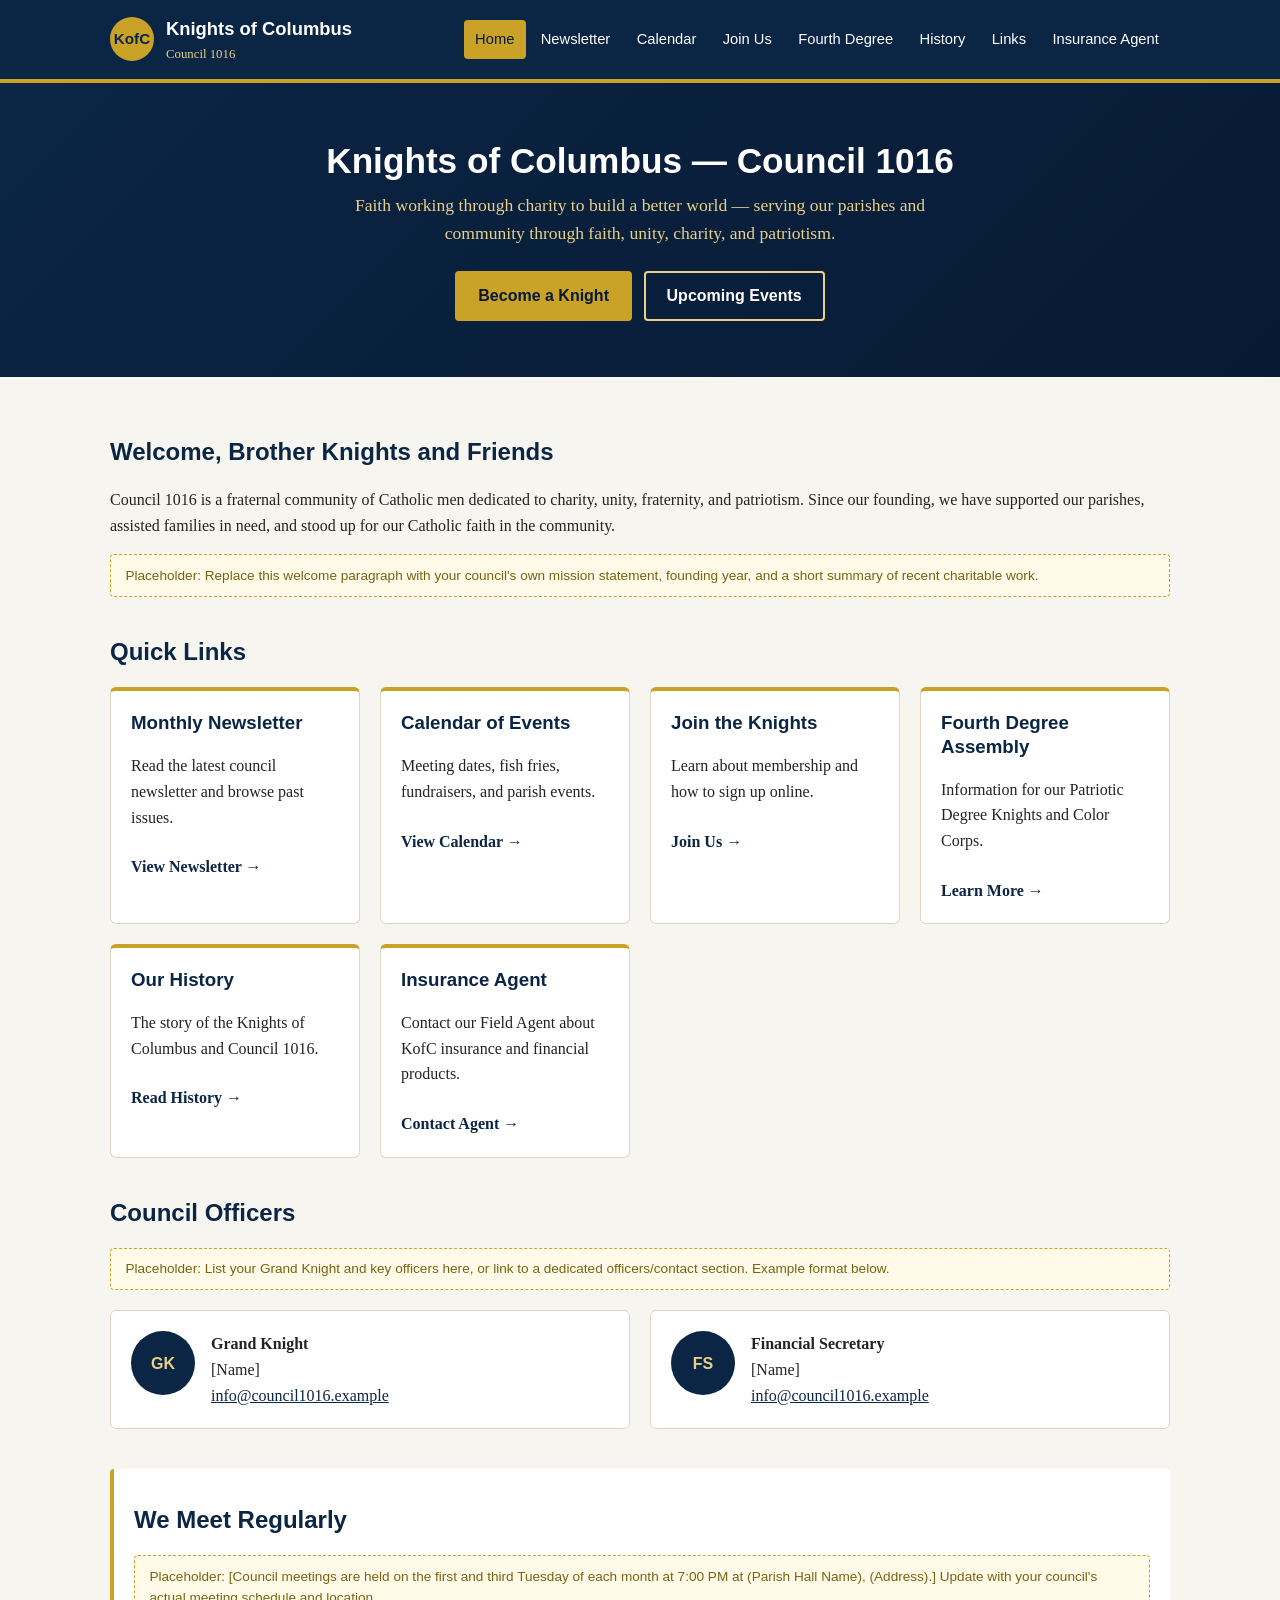
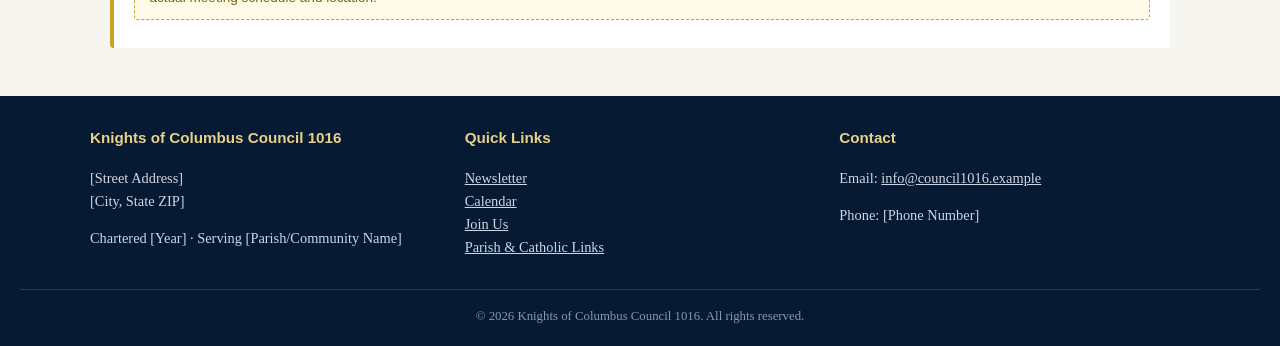
==== index.html @ 77d49723 "Build Knights of Columbus Council 1016 website Static HTML/CSS/JS site ready for GoDaddy hosting upl" ====
<!DOCTYPE html>
<html lang="en">
<head>
<meta charset="UTF-8">
<meta name="viewport" content="width=device-width, initial-scale=1.0">
<title>Knights of Columbus Council 1016</title>
<meta name="description" content="Official website of Knights of Columbus Council 1016 — newsletter, calendar of events, membership information, and resources.">
<link rel="stylesheet" href="assets/css/style.css">
</head>
<body>

<header class="site-header">
  <div class="header-inner">
    <a class="brand" href="index.html">
      <span class="brand-emblem">KofC</span>
      <span class="brand-text">
        <span class="brand-name">Knights of Columbus</span>
        <span class="brand-sub">Council 1016</span>
      </span>
    </a>
    <button class="nav-toggle" aria-label="Toggle navigation" aria-expanded="false">&#9776; Menu</button>
    <nav class="site-nav" aria-label="Primary">
      <ul>
        <li><a href="index.html" aria-current="page">Home</a></li>
        <li><a href="newsletter.html">Newsletter</a></li>
        <li><a href="calendar.html">Calendar</a></li>
        <li><a href="join.html">Join Us</a></li>
        <li><a href="fourth-degree.html">Fourth Degree</a></li>
        <li><a href="history.html">History</a></li>
        <li><a href="links.html">Links</a></li>
        <li><a href="insurance.html">Insurance Agent</a></li>
      </ul>
    </nav>
  </div>
</header>

<div class="hero">
  <h1>Knights of Columbus &mdash; Council 1016</h1>
  <p>Faith working through charity to build a better world &mdash; serving our parishes and community through faith, unity, charity, and patriotism.</p>
  <div class="cta-row">
    <a class="btn btn-gold" href="join.html">Become a Knight</a>
    <a class="btn btn-outline" href="calendar.html">Upcoming Events</a>
  </div>
</div>

<main>
  <div class="container">

    <section>
      <h2>Welcome, Brother Knights and Friends</h2>
      <p>
        Council 1016 is a fraternal community of Catholic men dedicated to charity, unity,
        fraternity, and patriotism. Since our founding, we have supported our parishes,
        assisted families in need, and stood up for our Catholic faith in the community.
      </p>
      <div class="placeholder">
        Placeholder: Replace this welcome paragraph with your council's own mission statement,
        founding year, and a short summary of recent charitable work.
      </div>
    </section>

    <section>
      <h2>Quick Links</h2>
      <div class="card-grid">
        <div class="card">
          <h3>Monthly Newsletter</h3>
          <p>Read the latest council newsletter and browse past issues.</p>
          <a class="card-link" href="newsletter.html">View Newsletter &rarr;</a>
        </div>
        <div class="card">
          <h3>Calendar of Events</h3>
          <p>Meeting dates, fish fries, fundraisers, and parish events.</p>
          <a class="card-link" href="calendar.html">View Calendar &rarr;</a>
        </div>
        <div class="card">
          <h3>Join the Knights</h3>
          <p>Learn about membership and how to sign up online.</p>
          <a class="card-link" href="join.html">Join Us &rarr;</a>
        </div>
        <div class="card">
          <h3>Fourth Degree Assembly</h3>
          <p>Information for our Patriotic Degree Knights and Color Corps.</p>
          <a class="card-link" href="fourth-degree.html">Learn More &rarr;</a>
        </div>
        <div class="card">
          <h3>Our History</h3>
          <p>The story of the Knights of Columbus and Council 1016.</p>
          <a class="card-link" href="history.html">Read History &rarr;</a>
        </div>
        <div class="card">
          <h3>Insurance Agent</h3>
          <p>Contact our Field Agent about KofC insurance and financial products.</p>
          <a class="card-link" href="insurance.html">Contact Agent &rarr;</a>
        </div>
      </div>
    </section>

    <section>
      <h2>Council Officers</h2>
      <p class="placeholder">
        Placeholder: List your Grand Knight and key officers here, or link to a dedicated
        officers/contact section. Example format below.
      </p>
      <div class="card-grid">
        <div class="person-card">
          <div class="avatar">GK</div>
          <div>
            <strong>Grand Knight</strong>
            <div>[Name]</div>
            <div><a href="mailto:info@council1016.example">info@council1016.example</a></div>
          </div>
        </div>
        <div class="person-card">
          <div class="avatar">FS</div>
          <div>
            <strong>Financial Secretary</strong>
            <div>[Name]</div>
            <div><a href="mailto:info@council1016.example">info@council1016.example</a></div>
          </div>
        </div>
      </div>
    </section>

    <section class="callout">
      <h2>We Meet Regularly</h2>
      <p class="placeholder">
        Placeholder: [Council meetings are held on the first and third Tuesday of each month
        at 7:00 PM at (Parish Hall Name), (Address).] Update with your council's actual
        meeting schedule and location.
      </p>
    </section>

  </div>
</main>

<footer class="site-footer">
  <div class="footer-grid">
    <div>
      <h4>Knights of Columbus Council 1016</h4>
      <p>[Street Address]<br>[City, State ZIP]</p>
      <p>Chartered [Year] &middot; Serving [Parish/Community Name]</p>
    </div>
    <div>
      <h4>Quick Links</h4>
      <ul style="list-style:none; padding:0; margin:0;">
        <li><a href="newsletter.html">Newsletter</a></li>
        <li><a href="calendar.html">Calendar</a></li>
        <li><a href="join.html">Join Us</a></li>
        <li><a href="links.html">Parish &amp; Catholic Links</a></li>
      </ul>
    </div>
    <div>
      <h4>Contact</h4>
      <p>Email: <a href="mailto:info@council1016.example">info@council1016.example</a></p>
      <p>Phone: [Phone Number]</p>
    </div>
  </div>
  <div class="footer-bottom">
    &copy; <span id="year"></span> Knights of Columbus Council 1016. All rights reserved.
  </div>
</footer>

<script src="assets/js/main.js"></script>
<script>document.getElementById("year").textContent = new Date().getFullYear();</script>
</body>
</html>
---- assets/css/style.css ----
/* ===========================================================
   Knights of Columbus Council 1016 — Site Stylesheet
   Colors: Navy (primary) + Gold (accent), per KofC branding
   =========================================================== */

:root {
  --navy: #0b2545;
  --navy-dark: #071a33;
  --gold: #c9a227;
  --gold-light: #e8d089;
  --off-white: #f7f5f0;
  --text: #232323;
  --muted: #5a5a5a;
  --border: #ddd6c5;
  --max-width: 1100px;
}

* { box-sizing: border-box; }

html { scroll-behavior: smooth; }

body {
  margin: 0;
  font-family: Georgia, "Times New Roman", serif;
  color: var(--text);
  background: var(--off-white);
  line-height: 1.6;
}

h1, h2, h3, h4 {
  font-family: "Trebuchet MS", Helvetica, Arial, sans-serif;
  color: var(--navy);
  line-height: 1.25;
}

a { color: var(--navy); }
a:hover { color: var(--gold); }

img { max-width: 100%; display: block; }

.container {
  max-width: var(--max-width);
  margin: 0 auto;
  padding: 0 1.25rem;
}

/* ---------- Header / Nav ---------- */

.site-header {
  background: var(--navy);
  border-bottom: 4px solid var(--gold);
}

.header-inner {
  display: flex;
  align-items: center;
  justify-content: space-between;
  padding: 0.9rem 1.25rem;
  max-width: var(--max-width);
  margin: 0 auto;
}

.brand {
  display: flex;
  align-items: center;
  gap: 0.75rem;
  color: #fff;
  text-decoration: none;
}

.brand-emblem {
  width: 44px;
  height: 44px;
  border-radius: 50%;
  background: var(--gold);
  color: var(--navy);
  font-family: "Trebuchet MS", Helvetica, Arial, sans-serif;
  font-weight: bold;
  font-size: 0.95rem;
  display: flex;
  align-items: center;
  justify-content: center;
  flex-shrink: 0;
}

.brand-text .brand-name {
  display: block;
  font-family: "Trebuchet MS", Helvetica, Arial, sans-serif;
  font-weight: bold;
  font-size: 1.15rem;
  color: #fff;
}

.brand-text .brand-sub {
  display: block;
  font-size: 0.8rem;
  color: var(--gold-light);
}

.nav-toggle {
  display: none;
  background: none;
  border: 2px solid var(--gold);
  color: #fff;
  font-size: 1.1rem;
  padding: 0.35rem 0.6rem;
  border-radius: 4px;
  cursor: pointer;
}

.site-nav ul {
  list-style: none;
  display: flex;
  flex-wrap: wrap;
  gap: 0.25rem;
  margin: 0;
  padding: 0;
}

.site-nav a {
  display: block;
  color: #fff;
  text-decoration: none;
  font-family: "Trebuchet MS", Helvetica, Arial, sans-serif;
  font-size: 0.92rem;
  padding: 0.5rem 0.7rem;
  border-radius: 4px;
}

.site-nav a:hover,
.site-nav a[aria-current="page"] {
  background: var(--gold);
  color: var(--navy-dark);
}

@media (max-width: 860px) {
  .nav-toggle { display: inline-block; }
  .site-nav {
    display: none;
    width: 100%;
    background: var(--navy-dark);
  }
  .site-nav.open { display: block; }
  .site-nav ul { flex-direction: column; padding: 0.5rem 1.25rem 1rem; }
  .header-inner { flex-wrap: wrap; }
}

/* ---------- Hero ---------- */

.hero {
  background: linear-gradient(135deg, var(--navy) 0%, var(--navy-dark) 100%);
  color: #fff;
  padding: 3.5rem 1.25rem;
  text-align: center;
}

.hero h1 {
  color: #fff;
  font-size: 2.2rem;
  margin: 0 0 0.5rem;
}

.hero p {
  color: var(--gold-light);
  font-size: 1.1rem;
  max-width: 640px;
  margin: 0 auto;
}

.hero .cta-row {
  margin-top: 1.5rem;
  display: flex;
  gap: 0.75rem;
  justify-content: center;
  flex-wrap: wrap;
}

/* ---------- Buttons ---------- */

.btn {
  display: inline-block;
  font-family: "Trebuchet MS", Helvetica, Arial, sans-serif;
  font-weight: bold;
  text-decoration: none;
  padding: 0.65rem 1.3rem;
  border-radius: 4px;
  border: 2px solid transparent;
}

.btn-gold {
  background: var(--gold);
  color: var(--navy-dark);
}
.btn-gold:hover { background: var(--gold-light); color: var(--navy-dark); }

.btn-outline {
  border-color: var(--gold-light);
  color: #fff;
}
.btn-outline:hover { background: rgba(255,255,255,0.1); color: #fff; }

/* ---------- Page header (non-home pages) ---------- */

.page-banner {
  background: var(--navy);
  color: #fff;
  padding: 2.25rem 1.25rem;
  text-align: center;
  border-bottom: 4px solid var(--gold);
}

.page-banner h1 { color: #fff; margin: 0; }
.page-banner p { color: var(--gold-light); margin: 0.4rem 0 0; }

/* ---------- Main content ---------- */

main {
  padding: 2.5rem 0 3rem;
}

section + section { margin-top: 2.5rem; }

.card-grid {
  display: grid;
  grid-template-columns: repeat(auto-fit, minmax(240px, 1fr));
  gap: 1.25rem;
  margin-top: 1.25rem;
}

.card {
  background: #fff;
  border: 1px solid var(--border);
  border-top: 4px solid var(--gold);
  border-radius: 6px;
  padding: 1.25rem;
}

.card h3 { margin-top: 0; }

.card a.card-link {
  display: inline-block;
  margin-top: 0.5rem;
  font-weight: bold;
  text-decoration: none;
}

.callout {
  background: #fff;
  border-left: 4px solid var(--gold);
  padding: 1rem 1.25rem;
  border-radius: 4px;
}

.placeholder {
  background: #fffbe8;
  border: 1px dashed var(--gold);
  color: #7a6212;
  font-family: "Trebuchet MS", Helvetica, Arial, sans-serif;
  font-size: 0.85rem;
  padding: 0.6rem 0.9rem;
  border-radius: 4px;
  margin: 0.75rem 0;
}

table {
  width: 100%;
  border-collapse: collapse;
  margin-top: 1rem;
  background: #fff;
}

th, td {
  text-align: left;
  padding: 0.6rem 0.75rem;
  border-bottom: 1px solid var(--border);
}

th {
  background: var(--navy);
  color: #fff;
  font-family: "Trebuchet MS", Helvetica, Arial, sans-serif;
}

.link-list {
  list-style: none;
  padding: 0;
  margin: 1rem 0 0;
}

.link-list li {
  padding: 0.6rem 0;
  border-bottom: 1px solid var(--border);
}

.link-list a { font-weight: bold; text-decoration: none; }
.link-list .desc { display: block; color: var(--muted); font-size: 0.92rem; }

.calendar-embed {
  position: relative;
  width: 100%;
  padding-top: 60%;
  background: #fff;
  border: 1px solid var(--border);
  border-radius: 6px;
  overflow: hidden;
}
.calendar-embed iframe {
  position: absolute;
  top: 0; left: 0;
  width: 100%; height: 100%;
  border: 0;
}

/* ---------- Officer / contact cards ---------- */

.person-card {
  background: #fff;
  border: 1px solid var(--border);
  border-radius: 6px;
  padding: 1.25rem;
  display: flex;
  gap: 1rem;
  align-items: flex-start;
}

.person-card .avatar {
  width: 64px;
  height: 64px;
  border-radius: 50%;
  background: var(--navy);
  color: var(--gold-light);
  display: flex;
  align-items: center;
  justify-content: center;
  font-family: "Trebuchet MS", Helvetica, Arial, sans-serif;
  font-weight: bold;
  flex-shrink: 0;
}

/* ---------- Footer ---------- */

.site-footer {
  background: var(--navy-dark);
  color: #cdd6e5;
  padding: 2rem 1.25rem 1.25rem;
  font-size: 0.9rem;
}

.footer-grid {
  display: grid;
  grid-template-columns: repeat(auto-fit, minmax(200px, 1fr));
  gap: 1.5rem;
  max-width: var(--max-width);
  margin: 0 auto;
}

.footer-grid h4 {
  color: var(--gold-light);
  margin-top: 0;
  font-size: 0.95rem;
}

.site-footer a { color: #cdd6e5; }
.site-footer a:hover { color: var(--gold-light); }

.footer-bottom {
  text-align: center;
  margin-top: 1.5rem;
  padding-top: 1rem;
  border-top: 1px solid rgba(255,255,255,0.15);
  color: #8a97ad;
  font-size: 0.8rem;
}
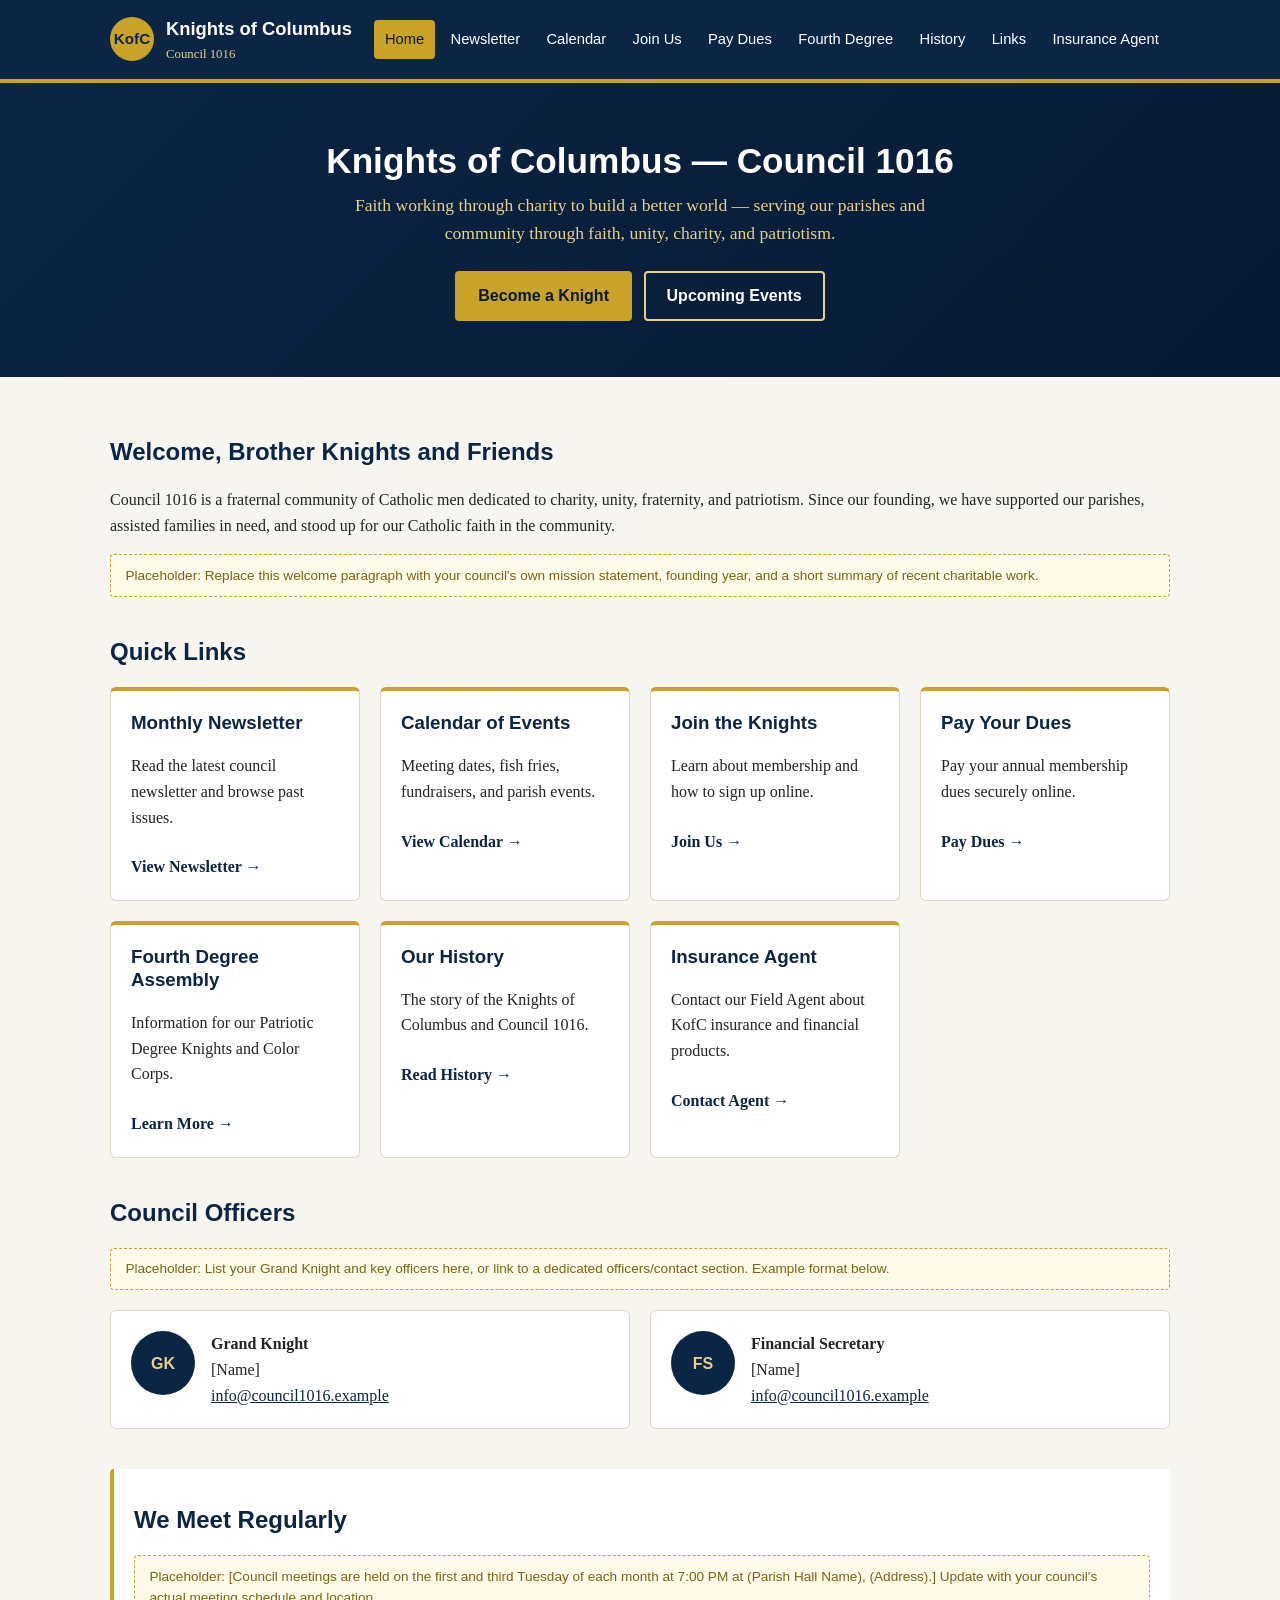
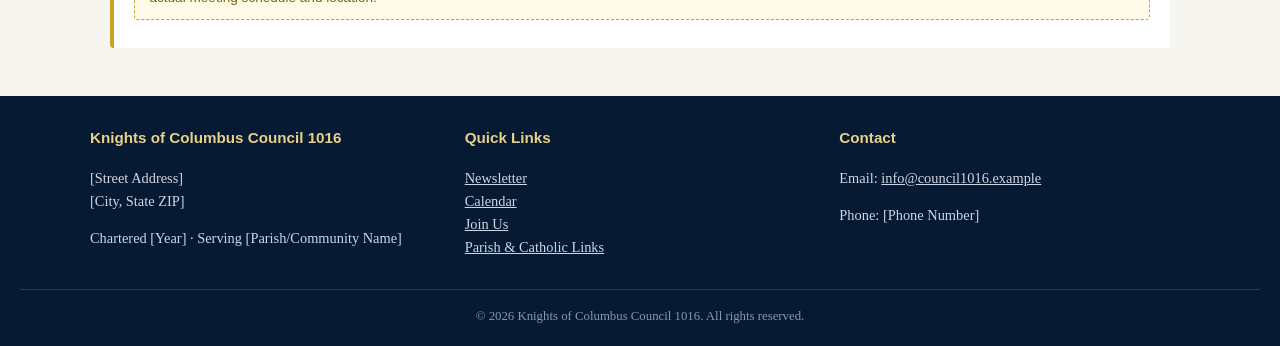
==== commit 538a4c8d: "Add membership dues payment page New dues.html lets members pay annual dues online via a PayPal Buy " ====
--- a/index.html
+++ b/index.html
@@ -25,6 +25,7 @@
         <li><a href="newsletter.html">Newsletter</a></li>
         <li><a href="calendar.html">Calendar</a></li>
         <li><a href="join.html">Join Us</a></li>
+        <li><a href="dues.html">Pay Dues</a></li>
         <li><a href="fourth-degree.html">Fourth Degree</a></li>
         <li><a href="history.html">History</a></li>
         <li><a href="links.html">Links</a></li>
@@ -76,6 +77,11 @@
           <h3>Join the Knights</h3>
           <p>Learn about membership and how to sign up online.</p>
           <a class="card-link" href="join.html">Join Us &rarr;</a>
+        </div>
+        <div class="card">
+          <h3>Pay Your Dues</h3>
+          <p>Pay your annual membership dues securely online.</p>
+          <a class="card-link" href="dues.html">Pay Dues &rarr;</a>
         </div>
         <div class="card">
           <h3>Fourth Degree Assembly</h3>
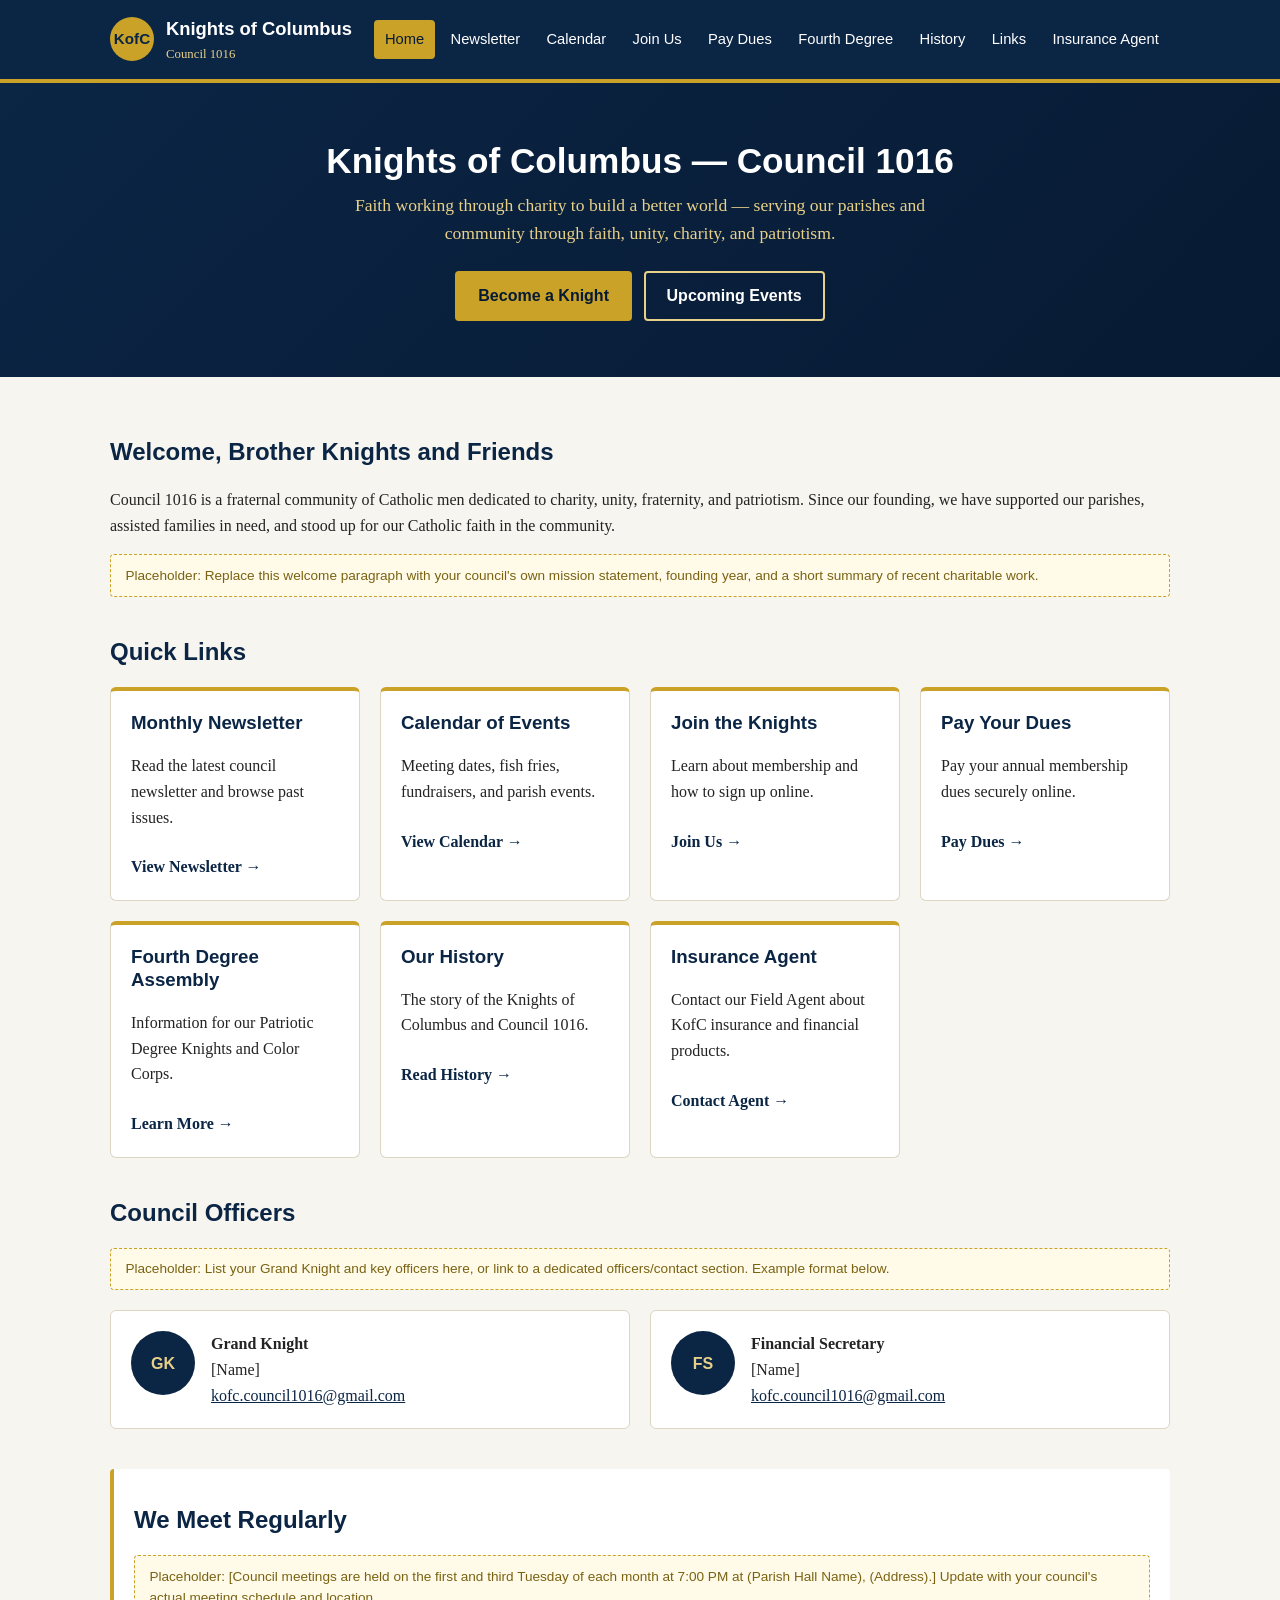
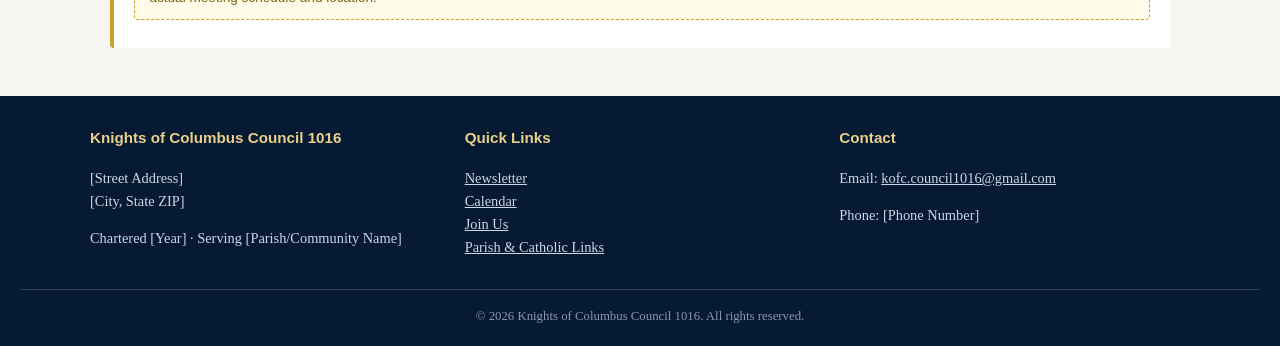
==== commit 36044e4f: "Set council contact email to kofc.council1016@gmail.com Replace all placeholder contact emails site-" ====
--- a/index.html
+++ b/index.html
@@ -113,7 +113,7 @@
           <div>
             <strong>Grand Knight</strong>
             <div>[Name]</div>
-            <div><a href="mailto:info@council1016.example">info@council1016.example</a></div>
+            <div><a href="mailto:kofc.council1016@gmail.com">kofc.council1016@gmail.com</a></div>
           </div>
         </div>
         <div class="person-card">
@@ -121,7 +121,7 @@
           <div>
             <strong>Financial Secretary</strong>
             <div>[Name]</div>
-            <div><a href="mailto:info@council1016.example">info@council1016.example</a></div>
+            <div><a href="mailto:kofc.council1016@gmail.com">kofc.council1016@gmail.com</a></div>
           </div>
         </div>
       </div>
@@ -157,7 +157,7 @@
     </div>
     <div>
       <h4>Contact</h4>
-      <p>Email: <a href="mailto:info@council1016.example">info@council1016.example</a></p>
+      <p>Email: <a href="mailto:kofc.council1016@gmail.com">kofc.council1016@gmail.com</a></p>
       <p>Phone: [Phone Number]</p>
     </div>
   </div>
